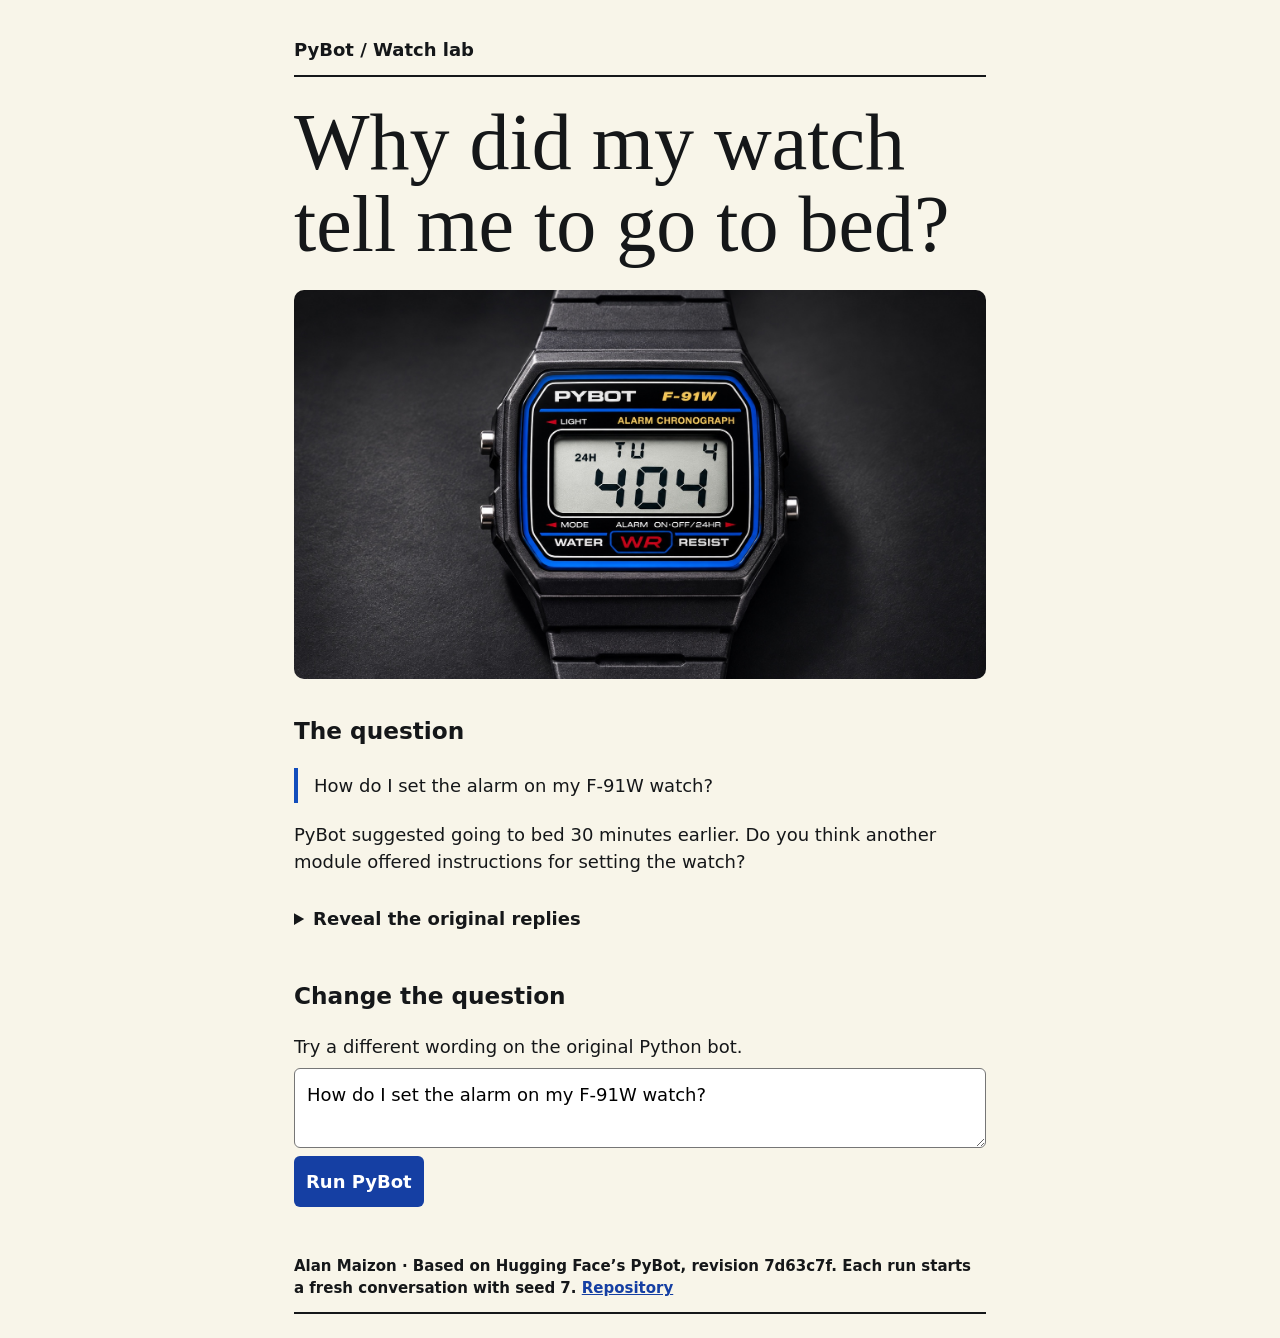
==== docs/watch/index.html @ 3d7bd55e "Publish mobile watch lab with pinned original PyBot runtime" ====
<!doctype html><html lang="en"><meta charset="utf-8"><meta name="viewport" content="width=device-width,initial-scale=1"><title>PyBot · The watch lab</title>
<style>
@font-face{font-family:Display;src:local("Funky Bird"),url(display.ttf)}*{box-sizing:border-box}body{margin:0;background:#f8f5e9;color:#151719;font:18px/1.5 system-ui,sans-serif}main{max-width:740px;margin:auto;padding:24px}header,footer{border-block-end:2px solid;padding:12px 0;font-weight:700}h1{font:clamp(2.8rem,8vw,5rem)/1.03 Display,Georgia;margin:24px 0}img{width:100%;display:block;border-radius:10px}h2{font-size:1.45rem;margin-top:1.5em}blockquote{margin:12px 0;padding:4px 16px;border-left:4px solid #124dbc}button,textarea{font:inherit;padding:12px;border-radius:6px}button{background:#153fa3;color:white;cursor:pointer;border:0;font-weight:700}button:disabled{opacity:.6}textarea{display:block;width:100%;margin:8px 0}summary{cursor:pointer;font-weight:700;padding:12px 0}article{padding:12px 0;border-bottom:1px solid #aaa}article p{margin:.3em 0}footer{font-size:15px;margin-top:36px}a{color:#153fa3}
</style><main><header>PyBot / Watch lab</header><h1>Why did my watch tell me to go to bed?</h1><img src="watch.jpg" alt="PYBOT F-91W watch with a seven-segment display reading 404"><h2>The question</h2><blockquote>How do I set the alarm on my F-91W watch?</blockquote><p>PyBot suggested going to bed 30 minutes earlier. Do you think another module offered instructions for setting the watch?</p><details id="example"><summary>Reveal the original replies</summary><div id="record"></div></details>
<h2>Change the question</h2><label for="prompt">Try a different wording on the original Python bot.</label><textarea id="prompt" rows="2" maxlength="500">How do I set the alarm on my F-91W watch?</textarea><button id="run">Run PyBot</button><p role="status" id="status"></p><div id="output"></div><footer>Alan Maizon · Based on Hugging Face’s PyBot, revision 7d63c7f. Each run starts a fresh conversation with seed 7. <a href="https://github.com/alanmaizon/pybot">Repository</a></footer></main><script src="lab.js"></script></html>
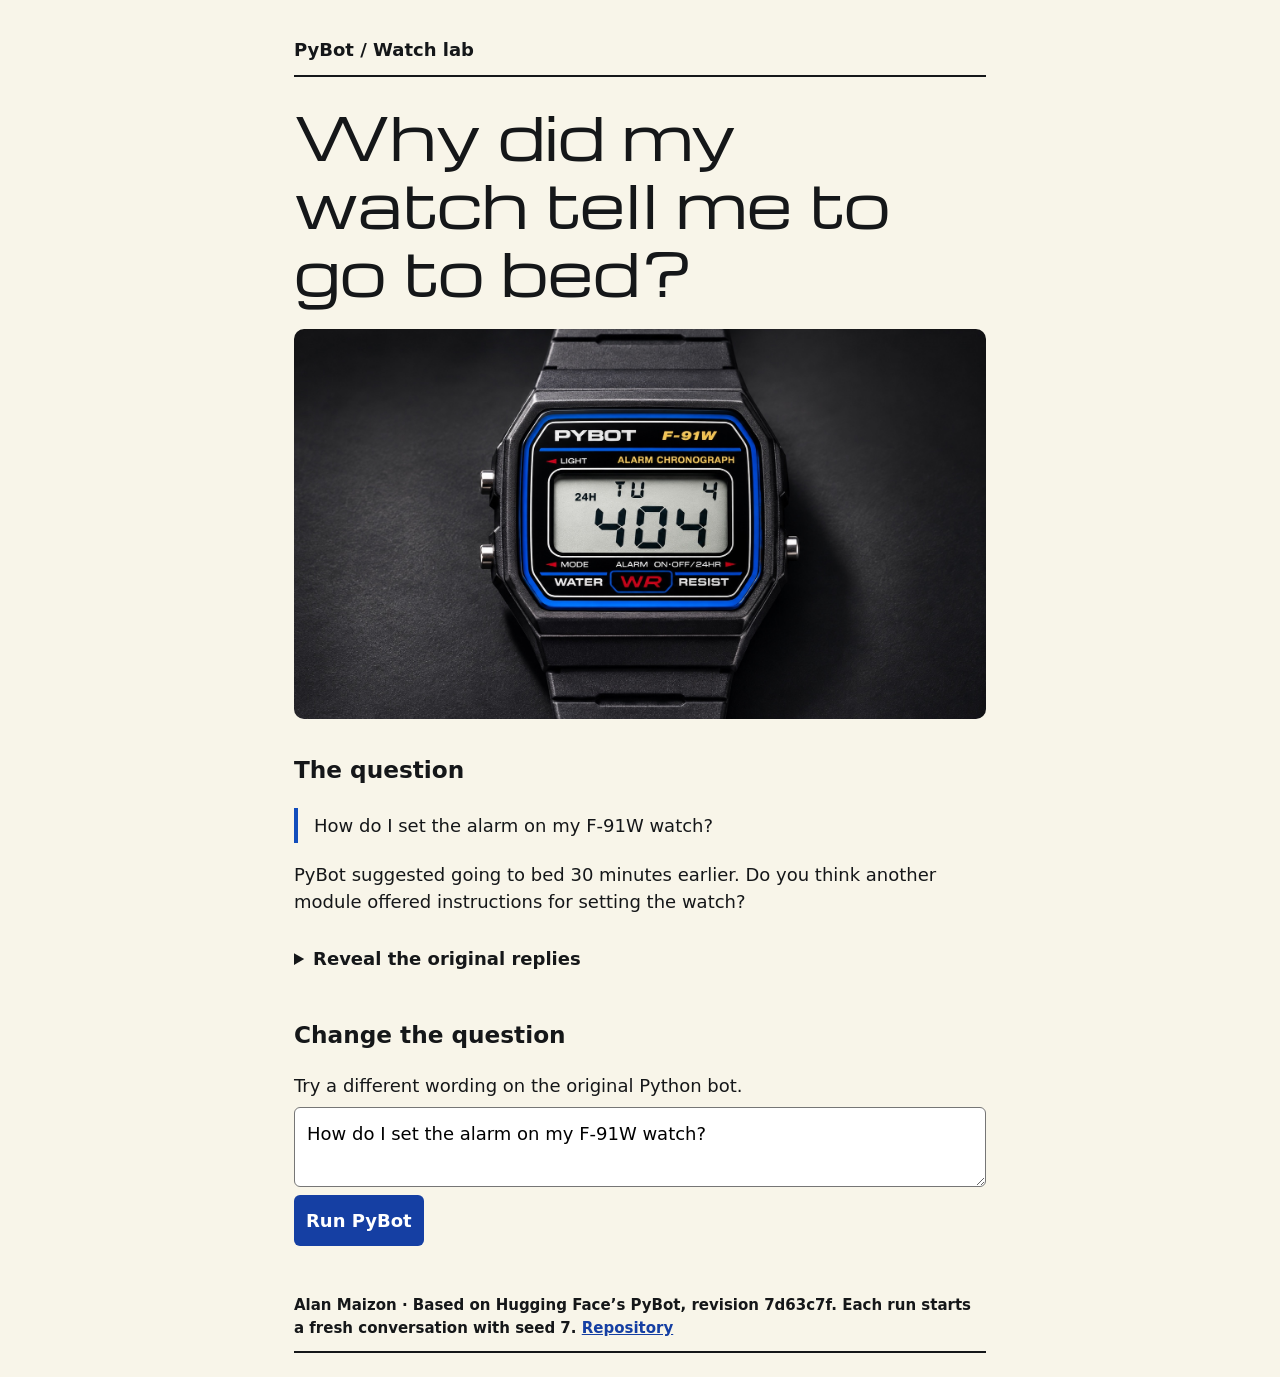
==== commit f8667513: "Use open Michroma display typography for the watch lab" ====
--- a/docs/watch/index.html
+++ b/docs/watch/index.html
@@ -1,5 +1,5 @@
 <!doctype html><html lang="en"><meta charset="utf-8"><meta name="viewport" content="width=device-width,initial-scale=1"><title>PyBot · The watch lab</title>
 <style>
-@font-face{font-family:Display;src:local("Funky Bird"),url(display.ttf)}*{box-sizing:border-box}body{margin:0;background:#f8f5e9;color:#151719;font:18px/1.5 system-ui,sans-serif}main{max-width:740px;margin:auto;padding:24px}header,footer{border-block-end:2px solid;padding:12px 0;font-weight:700}h1{font:clamp(2.8rem,8vw,5rem)/1.03 Display,Georgia;margin:24px 0}img{width:100%;display:block;border-radius:10px}h2{font-size:1.45rem;margin-top:1.5em}blockquote{margin:12px 0;padding:4px 16px;border-left:4px solid #124dbc}button,textarea{font:inherit;padding:12px;border-radius:6px}button{background:#153fa3;color:white;cursor:pointer;border:0;font-weight:700}button:disabled{opacity:.6}textarea{display:block;width:100%;margin:8px 0}summary{cursor:pointer;font-weight:700;padding:12px 0}article{padding:12px 0;border-bottom:1px solid #aaa}article p{margin:.3em 0}footer{font-size:15px;margin-top:36px}a{color:#153fa3}
+@font-face{font-family:Display;src:url(michroma.ttf);font-display:swap}*{box-sizing:border-box}body{margin:0;background:#f8f5e9;color:#151719;font:18px/1.5 system-ui,sans-serif}main{max-width:740px;margin:auto;padding:24px}header,footer{border-block-end:2px solid;padding:12px 0;font-weight:700}h1{font:clamp(2rem,7vw,3.7rem)/1.15 Display,sans-serif;margin:24px 0}img{width:100%;display:block;border-radius:10px}h2{font-size:1.45rem;margin-top:1.5em}blockquote{margin:12px 0;padding:4px 16px;border-left:4px solid #124dbc}button,textarea{font:inherit;padding:12px;border-radius:6px}button{background:#153fa3;color:white;cursor:pointer;border:0;font-weight:700}button:disabled{opacity:.6}textarea{display:block;width:100%;margin:8px 0}summary{cursor:pointer;font-weight:700;padding:12px 0}article{padding:12px 0;border-bottom:1px solid #aaa}article p{margin:.3em 0}footer{font-size:15px;margin-top:36px}a{color:#153fa3}
 </style><main><header>PyBot / Watch lab</header><h1>Why did my watch tell me to go to bed?</h1><img src="watch.jpg" alt="PYBOT F-91W watch with a seven-segment display reading 404"><h2>The question</h2><blockquote>How do I set the alarm on my F-91W watch?</blockquote><p>PyBot suggested going to bed 30 minutes earlier. Do you think another module offered instructions for setting the watch?</p><details id="example"><summary>Reveal the original replies</summary><div id="record"></div></details>
 <h2>Change the question</h2><label for="prompt">Try a different wording on the original Python bot.</label><textarea id="prompt" rows="2" maxlength="500">How do I set the alarm on my F-91W watch?</textarea><button id="run">Run PyBot</button><p role="status" id="status"></p><div id="output"></div><footer>Alan Maizon · Based on Hugging Face’s PyBot, revision 7d63c7f. Each run starts a fresh conversation with seed 7. <a href="https://github.com/alanmaizon/pybot">Repository</a></footer></main><script src="lab.js"></script></html>
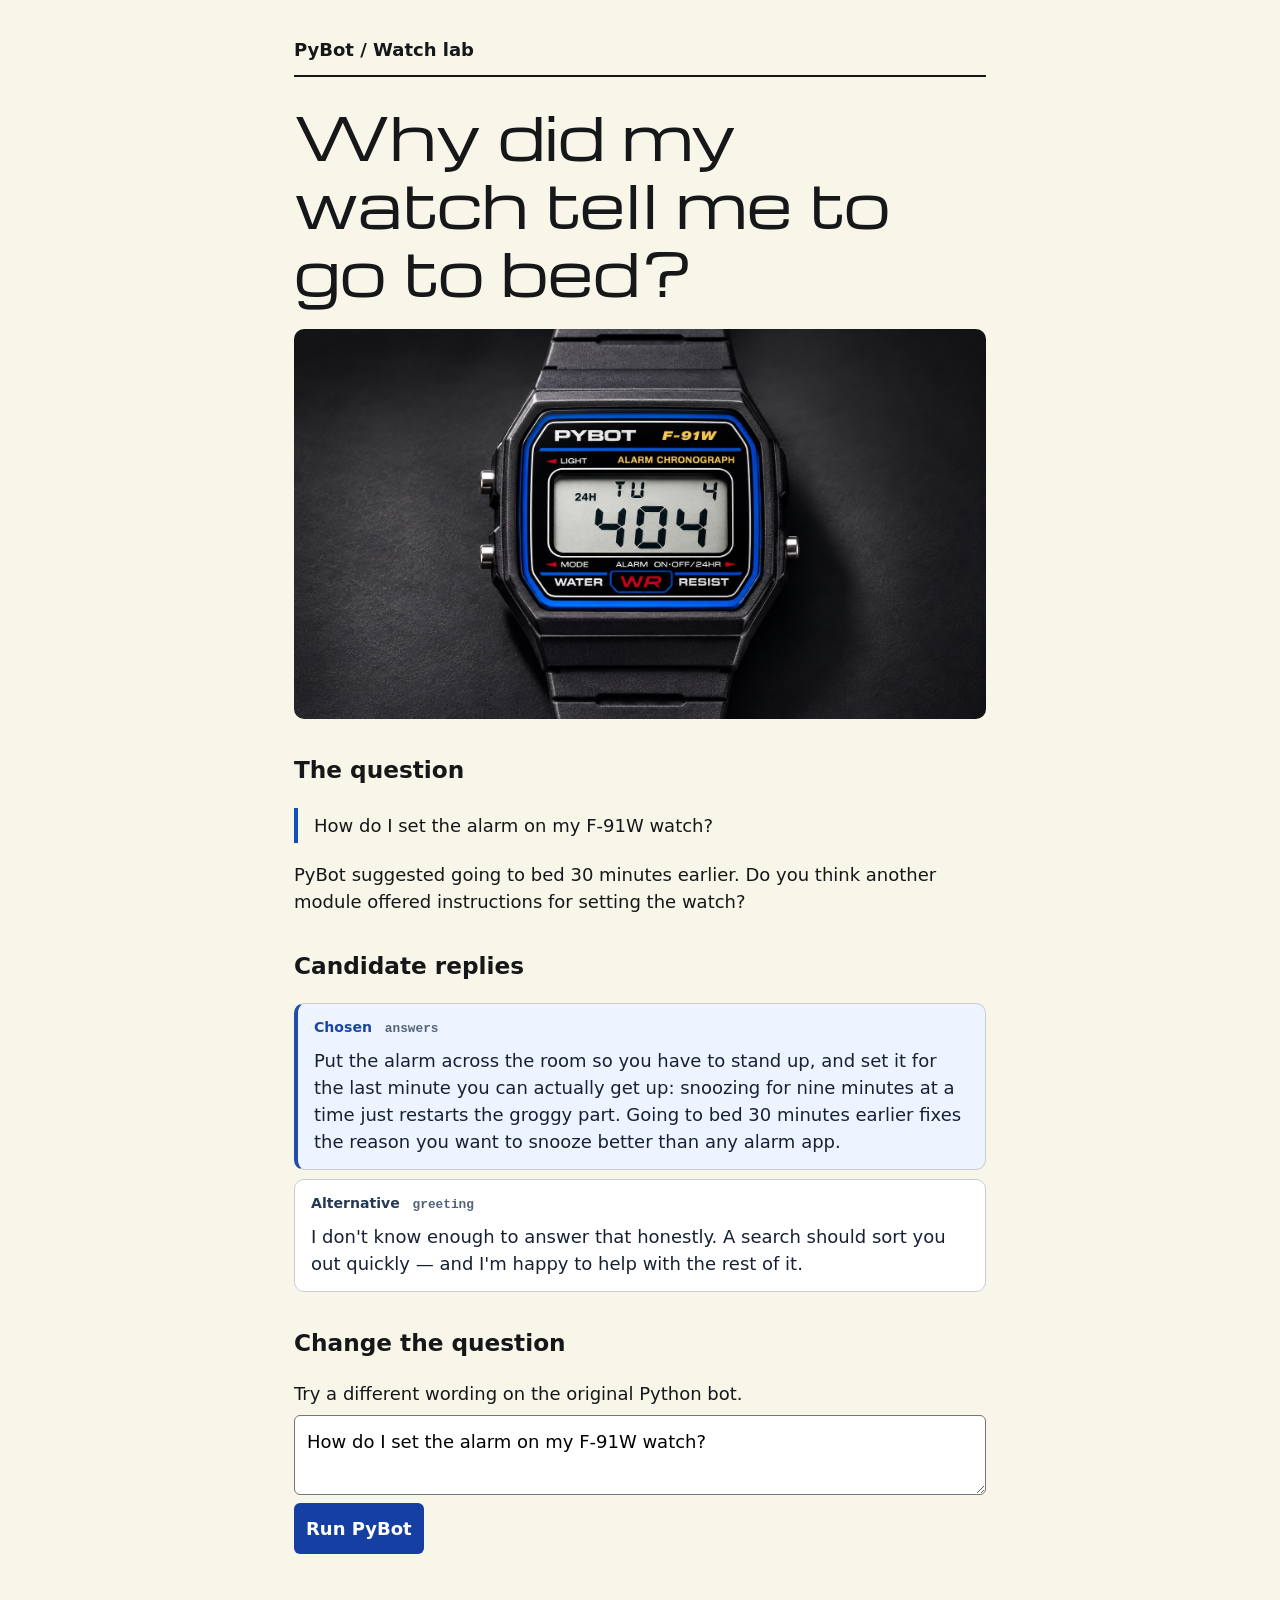
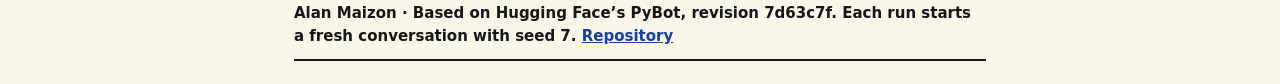
==== commit 032f9942: "Show all reply candidates with the winner first across both interfaces" ====
--- a/docs/watch/index.html
+++ b/docs/watch/index.html
@@ -1,5 +1,5 @@
 <!doctype html><html lang="en"><meta charset="utf-8"><meta name="viewport" content="width=device-width,initial-scale=1"><title>PyBot · The watch lab</title>
 <style>
 @font-face{font-family:Display;src:url(michroma.ttf);font-display:swap}*{box-sizing:border-box}body{margin:0;background:#f8f5e9;color:#151719;font:18px/1.5 system-ui,sans-serif}main{max-width:740px;margin:auto;padding:24px}header,footer{border-block-end:2px solid;padding:12px 0;font-weight:700}h1{font:clamp(2rem,7vw,3.7rem)/1.15 Display,sans-serif;margin:24px 0}img{width:100%;display:block;border-radius:10px}h2{font-size:1.45rem;margin-top:1.5em}blockquote{margin:12px 0;padding:4px 16px;border-left:4px solid #124dbc}button,textarea{font:inherit;padding:12px;border-radius:6px}button{background:#153fa3;color:white;cursor:pointer;border:0;font-weight:700}button:disabled{opacity:.6}textarea{display:block;width:100%;margin:8px 0}summary{cursor:pointer;font-weight:700;padding:12px 0}article{padding:12px 0;border-bottom:1px solid #aaa}article p{margin:.3em 0}footer{font-size:15px;margin-top:36px}a{color:#153fa3}
-</style><main><header>PyBot / Watch lab</header><h1>Why did my watch tell me to go to bed?</h1><img src="watch.jpg" alt="PYBOT F-91W watch with a seven-segment display reading 404"><h2>The question</h2><blockquote>How do I set the alarm on my F-91W watch?</blockquote><p>PyBot suggested going to bed 30 minutes earlier. Do you think another module offered instructions for setting the watch?</p><details id="example"><summary>Reveal the original replies</summary><div id="record"></div></details>
-<h2>Change the question</h2><label for="prompt">Try a different wording on the original Python bot.</label><textarea id="prompt" rows="2" maxlength="500">How do I set the alarm on my F-91W watch?</textarea><button id="run">Run PyBot</button><p role="status" id="status"></p><div id="output"></div><footer>Alan Maizon · Based on Hugging Face’s PyBot, revision 7d63c7f. Each run starts a fresh conversation with seed 7. <a href="https://github.com/alanmaizon/pybot">Repository</a></footer></main><script src="lab.js"></script></html>
+</style><link rel="stylesheet" href="../candidates.css"><main><header>PyBot / Watch lab</header><h1>Why did my watch tell me to go to bed?</h1><img src="watch.jpg" alt="PYBOT F-91W watch with a seven-segment display reading 404"><h2>The question</h2><blockquote>How do I set the alarm on my F-91W watch?</blockquote><p>PyBot suggested going to bed 30 minutes earlier. Do you think another module offered instructions for setting the watch?</p><section id="example"><h2>Candidate replies</h2><div id="record"></div></section>
+<h2>Change the question</h2><label for="prompt">Try a different wording on the original Python bot.</label><textarea id="prompt" rows="2" maxlength="500">How do I set the alarm on my F-91W watch?</textarea><button id="run">Run PyBot</button><p role="status" id="status"></p><div id="output"></div><footer>Alan Maizon · Based on Hugging Face’s PyBot, revision 7d63c7f. Each run starts a fresh conversation with seed 7. <a href="https://github.com/alanmaizon/pybot">Repository</a></footer></main><script src="../candidates.js"></script><script src="lab.js"></script></html>
--- a/docs/candidates.css
+++ b/docs/candidates.css
@@ -0,0 +1,13 @@
+@font-face {
+  font-family: Michroma;
+  src: url(watch/michroma.ttf) format("truetype");
+  font-display: swap;
+}
+.reply-comparison { display:grid; gap:.6rem; min-width:0; }
+.reply-option { border:1px solid #c9ced5; background:white; color:#172134; border-radius:10px; padding:14px 16px; overflow-wrap:anywhere; }
+.reply-option.winner { background:#edf3ff; border-left:4px solid #224eab; }
+.reply-option header { display:flex; align-items:baseline; flex-wrap:wrap; gap:.8rem; padding:0; border:0; }
+.reply-option strong { color:#253955; font:600 .88rem/1.4 system-ui; }
+.reply-option.winner strong { color:#1846a0; }
+.reply-option code { color:#53637b; font-size:.8rem; }
+.reply-option p { margin:.45em 0 0; white-space:pre-wrap; }
